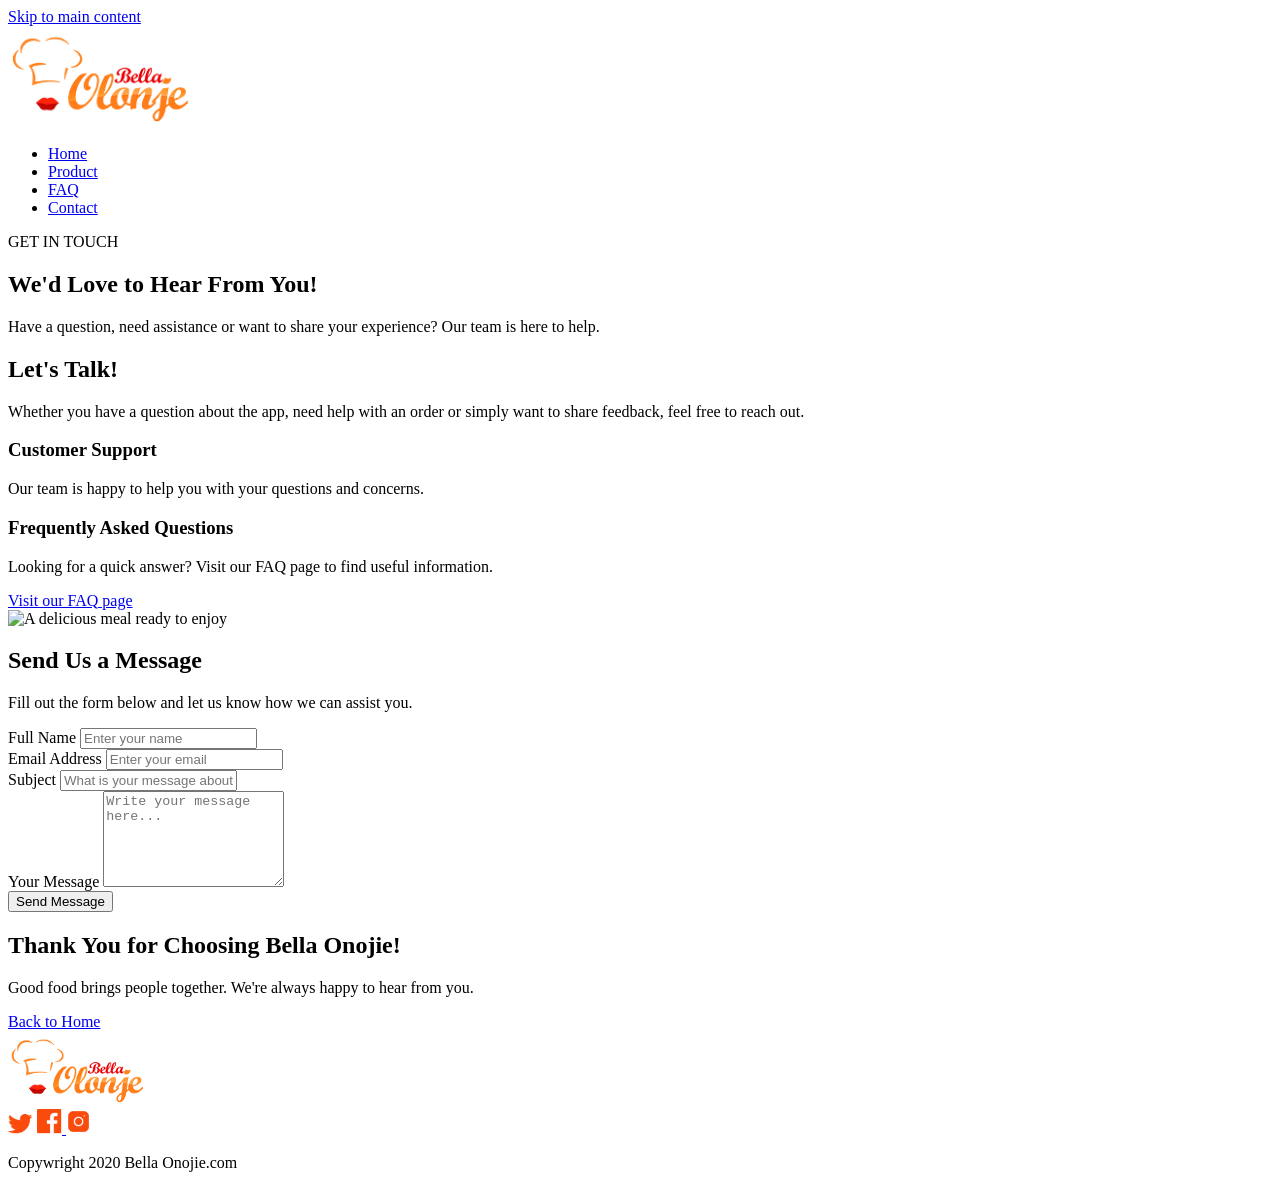
==== contact.html @ 4cda4b84 "added faq and contact pages' content" ====
<!DOCTYPE html>
<html lang="en">
<head>
    <meta charset="UTF-8">
    <meta name="viewport" content="width=device-width, initial-scale=1.0">
    <title>Contact us-Bella Onojie Food App</title>
</head>
<body>

     <!--Skip link for keyboard accessibility-->
    <a href="#main-content" class="skip-link">Skip to main content</a>

    <!--HEADER AND NAV SECTION-->
    <header>

        <nav aria-label="Main navigation">

            <a class="header-logo" href="index.html"><img src="./images/Bella-olonje-logo.png" alt="Bella Onojie logo" width="200"></a>
            <ul>
                <li>
                    <a href="index.html">Home</a>
                </li>

                <li>
                    <a href="index.html#how-it-works">Product</a>
                </li>

                <li>
                    <a href="faq.html">FAQ</a>
                </li>

                <li>
                    <a href="contact.html" aria-current="page">Contact</a>
                </li>
            </ul>
       </nav>
    </header>

    <!--MAIN CONTENT-->
    <main id="main-content">

         <!--CONTACT HERO SECTION-->
        <section class="contact-hero">

            <p class="section-label">GET IN TOUCH</p>

            <h1>We'd Love to Hear From You!</h1>

            <p>
                Have a question, need assistance or want to
                share your experience? Our team is here to help.
            </p>

            <!-- CONTACT INFORMATION -->
            <div class="contact-info">

                <h2>Let's Talk!</h2>

                <p>
                    Whether you have a question about the app,
                    need help with an order or simply want to
                    share feedback, feel free to reach out.
                </p>

                <div class="contact-details">

                    <h3>Customer Support</h3>

                    <p>
                        Our team is happy to help you with
                        your questions and concerns.
                    </p>

                    <h3>Frequently Asked Questions</h3>

                    <p>
                        Looking for a quick answer?
                        Visit our FAQ page to find useful information.
                    </p>

                    <a href="faq.html">Visit our FAQ page</a>

                </div>

                <!-- Decorative food image -->
                <img
                    src="./images/contact-food.png"
                    alt="A delicious meal ready to enjoy"
                    width="400"
                >

            </div>

            <!-- CONTACT FORM -->
            <div class="contact-form-container">

                <h2>Send Us a Message</h2>

                <p>
                    Fill out the form below and let us know
                    how we can assist you.
                </p>

                <form action="#" method="post">

                    <!-- Name field -->
                    <div class="form-group">

                        <label for="full-name">Full Name</label>

                        <input
                            type="text"
                            id="full-name"
                            name="full-name"
                            placeholder="Enter your name"
                            autocomplete="name"
                            required
                        >

                    </div>

                    <!-- Email field -->
                    <div class="form-group">

                        <label for="email">Email Address</label>

                        <input
                            type="email"
                            id="email"
                            name="email"
                            placeholder="Enter your email"
                            autocomplete="email"
                            required
                        >

                    </div>

                    <!-- Subject field -->
                    <div class="form-group">

                        <label for="subject">Subject</label>

                        <input
                            type="text"
                            id="subject"
                            name="subject"
                            placeholder="What is your message about?"
                            required
                        >

                    </div>

                    <!-- Message field -->
                    <div class="form-group">

                        <label for="message">Your Message</label>

                        <textarea
                            id="message"
                            name="message"
                            rows="6"
                            placeholder="Write your message here..."
                            required
                        ></textarea>

                    </div>

                    <!-- Submit button -->
                    <button type="submit" class="btn btn-primary">
                        Send Message
                    </button>

                </form>

            </div>
        </section>

        <!-- BOTTOM CALL TO ACTION -->
        <section class="contact-cta">

            <h2>Thank You for Choosing Bella Onojie!</h2>

            <p>
                Good food brings people together.
                We're always happy to hear from you.
            </p>

            <a href="index.html" class="btn btn-primary">
                Back to Home
            </a>

        </section>

    </main>

    <!--FOOTER-->
    <footer class="site-footer">

        <!--Brand logo-->
        <a class="footer-logo" href="index.html"><img src="./images/Bella-olonje-logo.png" alt="Bella Onojie logo" width="150"></a>

        <!--Social Media links-->
        <div class="social-links">

            <a href="https://x.com" aria-label="Follow Bella Onojie on Twitter">
                <img src="./images/twitter.png" alt="Twitter logo" width="25"></a>

            <a href="https://facebook.com" aria-label="Follow Bella Onojie on Facebook">
                <img src="./images/facebook.png" alt="Facebook logo" width="25">
            </a>

            <a href="https://instagram.com" aria-label="Follow Bella Onojie on Instagram">
                <img src="./images/instagram.png" alt="Instagram logo" width="25">
            </a>

        </div>

        <!--Copyright information-->
        <p class="copyright">Copywright 2020 Bella Onojie.com</p>
        
    </footer>
</body>
</html>
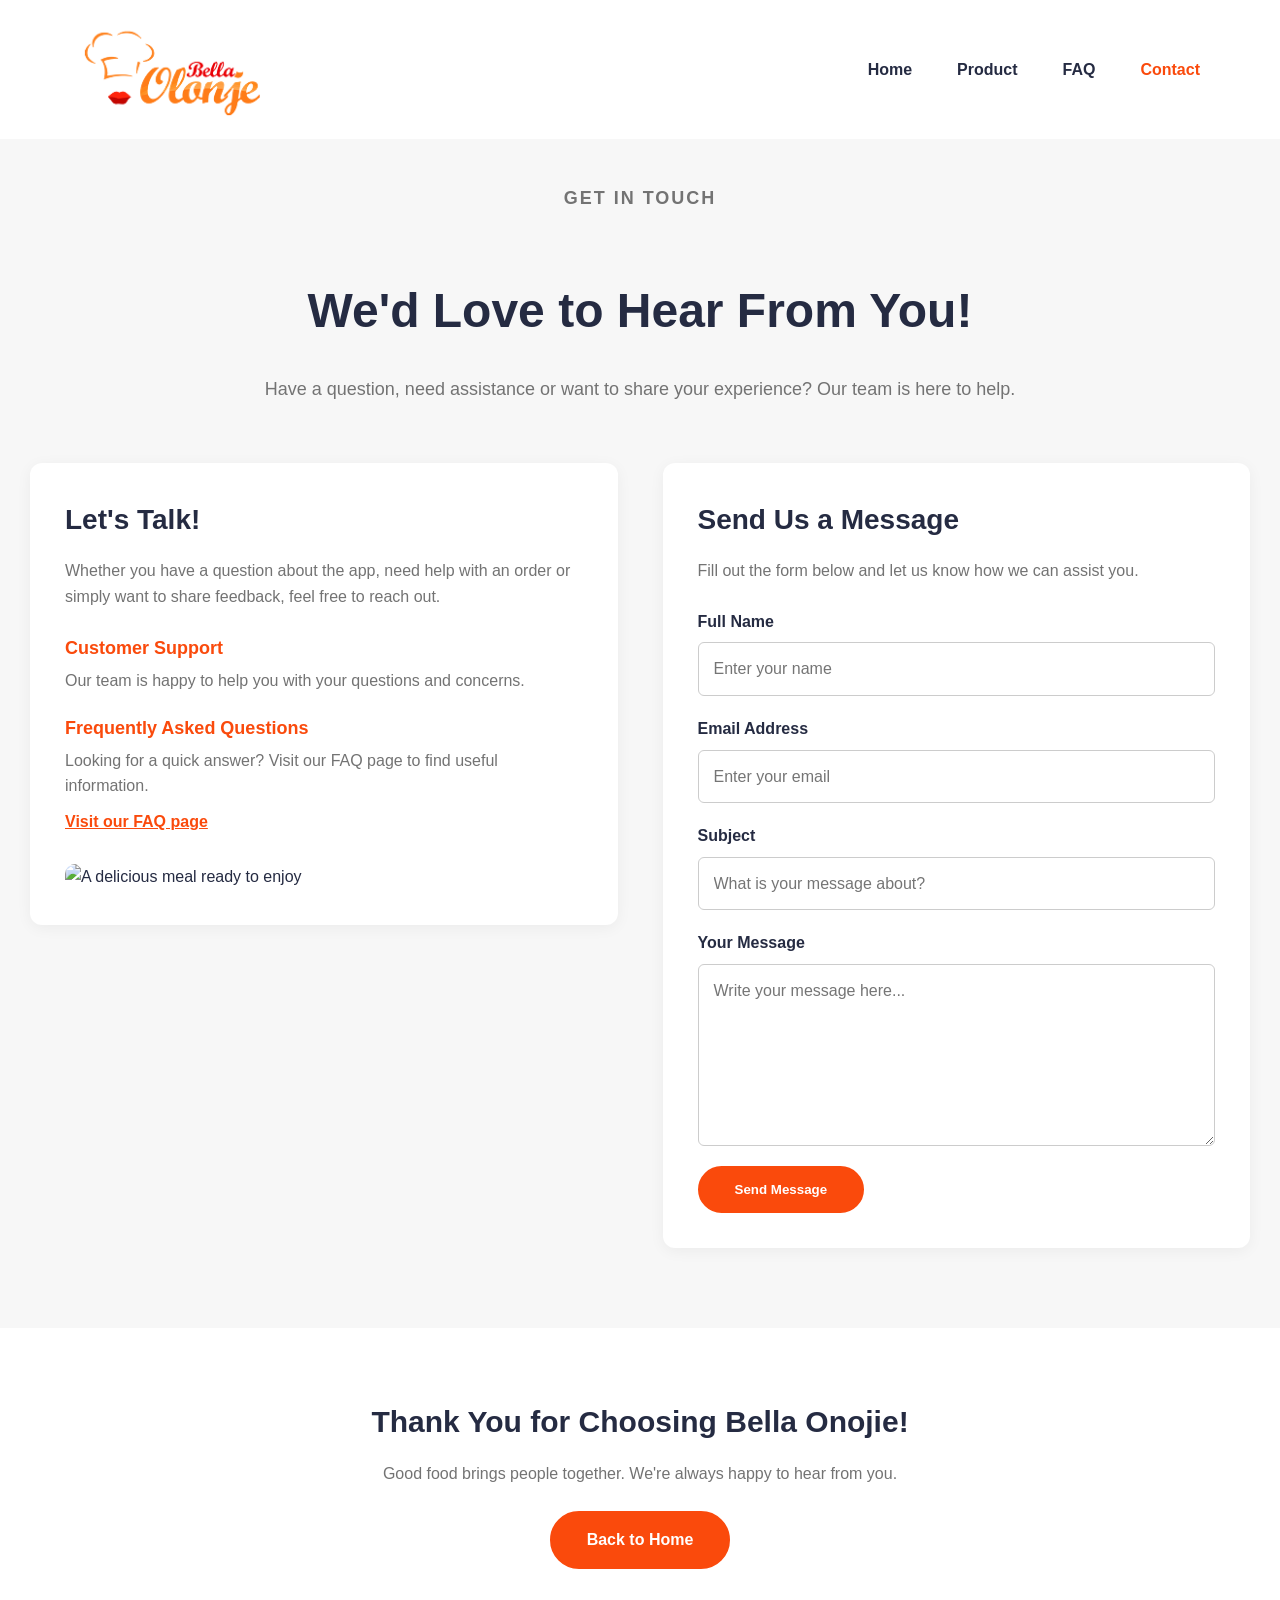
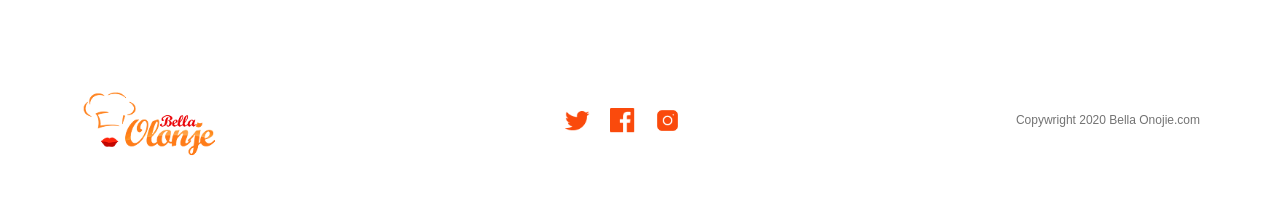
==== commit fef76cc1: "added css" ====
--- a/contact.html
+++ b/contact.html
@@ -3,6 +3,7 @@
 <head>
     <meta charset="UTF-8">
     <meta name="viewport" content="width=device-width, initial-scale=1.0">
+    <link rel="stylesheet" href="./styles/style.css">
     <title>Contact us-Bella Onojie Food App</title>
 </head>
 <body>
@@ -92,6 +93,7 @@
             </div>
 
             <!-- CONTACT FORM -->
+                <!-- Form for users who want to send us a message -->
             <div class="contact-form-container">
 
                 <h2>Send Us a Message</h2>
@@ -100,8 +102,9 @@
                     Fill out the form below and let us know
                     how we can assist you.
                 </p>
-
+                
                 <form action="#" method="post">
+                    <!-- User information and message fields -->
 
                     <!-- Name field -->
                     <div class="form-group">
--- a/styles/style.css
+++ b/styles/style.css
@@ -0,0 +1,841 @@
+
+/***************************
+  1. GLOBAL STYLES
+***************************/
+
+/* Reset default browser spacing and sizing */
+* {
+    margin: 0;
+    padding: 0;
+    box-sizing: border-box;
+}
+
+/* Main colours */
+:root {
+    --primary-color: #FA4A0C;
+    --dark-color: #252B42;
+    --text-color: #737373;
+    --light-color: #FFFFFF;
+    --background-color: #F7F7F7;
+}
+
+/* Default page appearance */
+body {
+    font-family: Arial, Helvetica, sans-serif;
+    color: var(--dark-color);
+    background-color: var(--light-color);
+    line-height: 1.6;
+}
+
+img {
+    max-width: 100%;
+    height: auto;
+    display: block;
+}
+
+a {
+    text-decoration: none;
+}
+
+ul {
+    list-style: none;
+}
+
+/* Keyboard accessibility */
+a:focus-visible,
+button:focus-visible,
+input:focus-visible,
+textarea:focus-visible,
+summary:focus-visible {
+    outline: 3px solid var(--primary-color);
+    outline-offset: 4px;
+}
+
+/* Skip link */
+.skip-link {
+    position: absolute;
+    top: -100px;
+    left: 10px;
+    background-color: var(--dark-color);
+    color: var(--light-color);
+    padding: 12px 18px;
+    z-index: 1000;
+}
+
+.skip-link:focus {
+    top: 10px;
+}
+
+
+/***************************
+  2. HEADER AND NAVIGATION
+***************************/
+
+header {
+    width: 100%;
+    background-color: var(--light-color);
+}
+
+nav {
+    max-width: 1200px;
+    margin: 0 auto;
+    padding: 20px 40px;
+    display: flex;
+    align-items: center;
+    justify-content: space-between;
+}
+
+.header-logo img {
+    width: 200px;
+}
+
+nav ul {
+    display: flex;
+    align-items: center;
+    gap: 45px;
+}
+
+nav ul a {
+    color: var(--dark-color);
+    font-size: 16px;
+    font-weight: 600;
+    transition: color 0.3s ease;
+}
+
+nav ul a:hover,
+nav ul a[aria-current="page"] {
+    color: var(--primary-color);
+}
+
+
+/***************************
+  3. REUSABLE BUTTONS
+***************************/
+
+.btn {
+    display: inline-block;
+    padding: 14px 35px;
+    border-radius: 30px;
+    font-weight: 700;
+    text-align: center;
+    transition: transform 0.3s ease,
+                background-color 0.3s ease;
+}
+
+.btn:hover {
+    transform: translateY(-3px);
+}
+
+.btn-primary {
+    background-color: var(--primary-color);
+    color: var(--light-color);
+    border: 2px solid var(--primary-color);
+}
+
+.btn-primary:hover {
+    background-color: #D93C08;
+}
+
+.btn-secondary {
+    background-color: transparent;
+    color: var(--light-color);
+    border: 2px solid var(--light-color);
+}
+
+
+/***************************
+  4. HOMEPAGE HERO SECTION
+***************************/
+
+/* Homepage hero banner */
+.header-hero {
+    color: var(--light-color);
+    text-align: center;
+    overflow: hidden;
+    padding: 0 20px 40px;
+    background-color: var(--light-color);
+}
+
+.header-hero-content {
+    width: calc(100% + 40px);
+    max-width: none;
+    margin: 0 -20px;
+    padding: 70px 20px 85px;
+
+    background-image:
+        linear-gradient(rgba(0, 0, 0, 0.35), rgba(0, 0, 0, 0.35)),
+        url("../images/header-hero-banner.png");
+
+    background-size: cover;
+    background-position: center;
+    background-repeat: no-repeat;
+
+    animation: fadeUp 1s ease both;
+}
+
+.header-hero-label {
+    font-size: 18px;
+    font-weight: 600;
+    margin-bottom: 15px;
+}
+
+.header-hero h1 {
+    font-size: clamp(36px, 5vw, 58px);
+    line-height: 1.2;
+    margin-bottom: 20px;
+}
+
+.header-hero-content > p:not(.header-hero-label) {
+    font-size: 20px;
+    margin-bottom: 30px;
+}
+
+.header-hero-buttons {
+    display: flex;
+    justify-content: center;
+    gap: 20px;
+    flex-wrap: wrap;
+}
+
+/* Phone images overlapping the banner */
+/* Phone images overlapping the banner */
+.hero-phone-screen-images {
+    display: flex;
+    justify-content: center;
+    align-items: flex-start;
+    gap: 0;
+    margin: -55px auto 0;
+    position: relative;
+    z-index: 2;
+}
+
+.hero-phone-screen-images img {
+    width: 300px;
+    height: auto;
+    animation: floatPhone 3s ease-in-out infinite;
+}
+
+/* Left phone: same size, slightly lower */
+.hero-phone-screen-images img:first-child {
+    margin-right: -65px;
+    transform: rotate(-8deg);
+    position: relative;
+    top: 25px;
+    z-index: 1;
+}
+
+/* Right phone: same size, slightly higher */
+.hero-phone-screen-images img:nth-child(2) {
+    transform: rotate(8deg);
+    position: relative;
+    top: 0;
+    z-index: 2;
+    animation-delay: 0.5s;
+}
+
+/* Divider before the app steps */
+#how-it-works::before {
+    content: "";
+    display: block;
+    width: 65%;
+    height: 1px;
+    background-color: #E5E5E5;
+    margin: 0 auto 60px;
+}
+
+/***************************
+  5. HOW THE APP WORKS
+***************************/
+
+#how-it-works {
+    padding: 80px 30px;
+    max-width: 1100px;
+    margin: 0 auto;
+}
+
+#how-it-works > h2 {
+    font-size: 36px;
+    text-align: center;
+    margin-bottom: 70px;
+}
+
+.app-step {
+    display: flex;
+    align-items: center;
+    justify-content: space-around;
+    gap: 60px;
+    margin-bottom: 80px;
+}
+
+.app-step:nth-of-type(even) {
+    flex-direction: row-reverse;
+}
+
+/* Images used to show each step of the app */
+.app-step > img {
+    width: 330px;
+    max-width: 100%;
+    height: auto;
+    flex: 0 0 330px;
+}
+
+.step-content {
+    max-width: 480px;
+}
+
+.step-label {
+    color: var(--primary-color);
+    font-size: 20px;
+    font-weight: 700;
+    margin-bottom: 15px;
+}
+
+.step-content h3 {
+    font-size: 32px;
+    line-height: 1.3;
+    margin-bottom: 20px;
+}
+
+.step-content > p:last-child {
+    color: var(--text-color);
+    font-size: 17px;
+}
+
+
+/* Download section with background image */
+.footer-hero-section {
+    background-image:
+        linear-gradient(rgba(37, 43, 66, 0.35), rgba(37, 43, 66, 0.35)),
+        url("../images/footer-hero-banner.png");
+
+    background-size: cover;
+    background-position: center;
+    background-repeat: no-repeat;
+
+    color: var(--light-color);
+    text-align: center;
+    padding: 100px 25px;
+}
+
+.download-content {
+    max-width: 750px;
+    margin: 0 auto;
+}
+
+.download-content h2 {
+    font-size: 40px;
+    margin-bottom: 20px;
+}
+
+.download-content p {
+    font-size: 18px;
+    margin-bottom: 30px;
+}
+
+/* Square buttons in the footer only */
+.download-buttons {
+    display: flex;
+    justify-content: center;
+    gap: 20px;
+    flex-wrap: wrap;
+}
+
+.download-buttons .btn {
+    border-radius: 4px;
+}
+
+/***************************
+  7. FAQ PAGE
+***************************/
+
+.faq-hero {
+    background-color: var(--background-color);
+    text-align: center;
+    padding: 80px 20px;
+}
+
+.section-label {
+    color: var(--primary-color);
+    font-size: 15px;
+    font-weight: 700;
+    letter-spacing: 2px;
+    margin-bottom: 15px;
+}
+
+.faq-hero > h1,
+.contact-hero > h1 {
+    font-size: clamp(32px, 5vw, 48px);
+    margin-bottom: 15px;
+}
+
+.faq-hero > p:not(.section-label) {
+    color: var(--text-color);
+    font-size: 18px;
+    margin-bottom: 50px;
+}
+
+.faq-section {
+    max-width: 850px;
+    margin: 0 auto 60px;
+}
+
+.faq-section h2 {
+    font-size: 30px;
+    margin-bottom: 30px;
+}
+
+.faq-item {
+    background-color: var(--light-color);
+    text-align: left;
+    margin-bottom: 15px;
+    padding: 20px 25px;
+    border-radius: 10px;
+    box-shadow: 0 3px 12px rgba(0, 0, 0, 0.05);
+}
+
+.faq-item summary {
+    cursor: pointer;
+    font-size: 17px;
+    font-weight: 700;
+    color: var(--dark-color);
+}
+
+.faq-item summary::marker {
+    color: var(--primary-color);
+}
+
+.faq-item p {
+    color: var(--text-color);
+    margin-top: 15px;
+    max-width: 700px;
+}
+
+.faq-contact {
+    max-width: 700px;
+    margin: 0 auto;
+    padding: 45px 25px;
+    background-color: var(--light-color);
+    border-radius: 12px;
+}
+
+.faq-contact h2 {
+    font-size: 28px;
+    margin-bottom: 10px;
+}
+
+.faq-contact p {
+    color: var(--text-color);
+    margin-bottom: 25px;
+}
+
+
+/***************************
+  8. CONTACT PAGE
+***************************/
+
+.contact-hero {
+    background-color: var(--background-color);
+    padding: 80px 30px;
+    display: grid;
+    grid-template-columns: 1fr 1fr;
+    gap: 45px;
+    align-items: start;
+}
+
+/* Keep the introduction across both columns */
+.contact-hero > .section-label,
+.contact-hero > h1,
+.contact-hero > p {
+    grid-column: 1 / -1;
+    text-align: center;
+}
+
+.contact-hero > p {
+    color: var(--text-color);
+    font-size: 18px;
+    margin-top: -35px;
+    margin-bottom: 15px;
+}
+
+.contact-info,
+.contact-form-container {
+    background-color: var(--light-color);
+    padding: 35px;
+    border-radius: 12px;
+    box-shadow: 0 3px 15px rgba(0, 0, 0, 0.05);
+}
+
+.contact-info h2,
+.contact-form-container h2 {
+    font-size: 28px;
+    margin-bottom: 15px;
+}
+
+.contact-info > p,
+.contact-form-container > p {
+    color: var(--text-color);
+    margin-bottom: 25px;
+}
+
+.contact-details h3 {
+    color: var(--primary-color);
+    font-size: 18px;
+    margin-top: 20px;
+    margin-bottom: 5px;
+}
+
+.contact-details p {
+    color: var(--text-color);
+}
+
+.contact-details a {
+    display: inline-block;
+    color: var(--primary-color);
+    font-weight: 700;
+    margin-top: 10px;
+    text-decoration: underline;
+}
+
+.contact-info > img {
+    width: 100%;
+    max-height: 230px;
+    object-fit: cover;
+    border-radius: 10px;
+    margin-top: 30px;
+}
+
+/* Contact form */
+.form-group {
+    display: flex;
+    flex-direction: column;
+    margin-bottom: 20px;
+}
+
+.form-group label {
+    font-weight: 700;
+    margin-bottom: 8px;
+}
+
+.form-group input,
+.form-group textarea {
+    width: 100%;
+    padding: 13px 15px;
+    border: 1px solid #CCCCCC;
+    border-radius: 6px;
+    font: inherit;
+    color: var(--dark-color);
+}
+
+.form-group textarea {
+    resize: vertical;
+}
+
+.form-group input:focus,
+.form-group textarea:focus {
+    border-color: var(--primary-color);
+}
+
+.contact-cta {
+    text-align: center;
+    padding: 70px 20px;
+}
+
+.contact-cta h2 {
+    font-size: 30px;
+    margin-bottom: 15px;
+}
+
+.contact-cta p {
+    color: var(--text-color);
+    margin-bottom: 25px;
+}
+
+
+/***************************
+  9. FOOTER
+***************************/
+
+.site-footer {
+    max-width: 1200px;
+    margin: 0 auto;
+    padding: 45px 40px;
+    display: flex;
+    align-items: center;
+    justify-content: space-between;
+    gap: 25px;
+}
+
+.footer-logo img {
+    width: 150px;
+}
+
+.social-links {
+    display: flex;
+    align-items: center;
+    gap: 20px;
+}
+
+.social-links img {
+    width: 25px;
+    transition: transform 0.3s ease;
+}
+
+.social-links a:hover img {
+    transform: scale(1.15);
+}
+
+.copyright {
+    color: var(--text-color);
+    font-size: 12px;
+    text-align: right;
+}
+
+
+/***************************
+  10. ANIMATIONS
+***************************/
+
+@keyframes fadeUp {
+    from {
+        opacity: 0;
+        transform: translateY(25px);
+    }
+
+    to {
+        opacity: 1;
+        transform: translateY(0);
+    }
+}
+
+@keyframes floatPhone {
+    0%, 100% {
+        translate: 0 0;
+    }
+
+    50% {
+        translate: 0 -12px;
+    }
+}
+
+/***************************
+  11. RESPONSIVE DESIGN
+***************************/
+
+@media screen and (max-width: 900px) {
+
+    nav {
+        padding: 20px;
+    }
+
+    nav ul {
+        gap: 20px;
+    }
+
+    .app-step {
+        gap: 30px;
+    }
+
+    .app-step > img {
+    width: 280px;
+    flex-basis: 280px;
+    }
+
+    .step-content h3 {
+        font-size: 27px;
+    }
+
+    .contact-hero {
+        gap: 25px;
+    }
+
+    .contact-info,
+    .contact-form-container {
+        padding: 25px;
+    }
+
+    .site-footer {
+        padding: 35px 20px;
+    }
+}
+
+@media screen and (max-width: 600px) {
+
+    /* Navigation */
+    nav {
+        flex-direction: column;
+        gap: 20px;
+    }
+
+    nav ul {
+        gap: 15px;
+        flex-wrap: wrap;
+        justify-content: center;
+    }
+
+    nav ul a {
+        font-size: 14px;
+    }
+
+    .header-logo img {
+        width: 160px;
+    }
+
+    /* Homepage hero */
+    .header-hero {
+        padding: 60px 20px 45px;
+        min-height: auto;
+    }
+
+    .header-hero h1 {
+        font-size: 36px;
+    }
+
+    .header-hero-content > p:not(.header-hero-label) {
+        font-size: 17px;
+    }
+
+    .hero-phone-screen-images img {
+        width: 45%;
+    }
+
+    /* Mobile hero adjustments */
+    .header-hero-content {
+        padding: 50px 20px 70px;
+    }
+
+    .hero-phone-screen-images {
+        margin-top: -40px;
+    }
+
+   .hero-phone-screen-images img:first-child {
+    width: 43%;
+    }
+
+.hero-phone-screen-images img:nth-child(2) {
+    width: 55%;
+    }
+
+    /* Mobile download section */
+    .footer-hero-section {
+        background-image: none;
+        background-color: var(--dark-color);
+        padding: 65px 20px;
+    }
+
+    /* App steps */
+    #how-it-works {
+        padding: 55px 20px;
+    }
+
+    #how-it-works > h2 {
+        font-size: 28px;
+        margin-bottom: 45px;
+    }
+
+    .app-step,
+    .app-step:nth-of-type(even) {
+        flex-direction: column;
+        text-align: center;
+        gap: 25px;
+        margin-bottom: 60px;
+    }
+
+    .app-step > img {
+    width: 220px;
+    flex-basis: 220px;
+    }
+
+    .step-content h3 {
+        font-size: 25px;
+    }
+
+    .step-content > p:last-child {
+        font-size: 16px;
+    }
+
+    /* Download section */
+    .footer-hero-section {
+        padding: 60px 20px;
+    }
+
+    .download-content h2 {
+        font-size: 30px;
+    }
+
+    .download-content p {
+        font-size: 16px;
+    }
+
+    /* FAQ */
+    .faq-hero {
+        padding: 55px 20px;
+    }
+
+    .faq-hero > p:not(.section-label) {
+        font-size: 16px;
+    }
+
+    .faq-section h2 {
+        font-size: 25px;
+    }
+
+    .faq-item {
+        padding: 18px;
+    }
+
+    .faq-item summary {
+        font-size: 15px;
+    }
+
+    /* Contact */
+    .contact-hero {
+        grid-template-columns: 1fr;
+        padding: 55px 20px;
+    }
+
+    .contact-hero > .section-label,
+    .contact-hero > h1,
+    .contact-hero > p {
+        grid-column: 1;
+    }
+
+    .contact-hero > p {
+        margin-top: -30px;
+    }
+
+    .contact-info,
+    .contact-form-container {
+        padding: 25px 20px;
+    }
+
+    .contact-cta {
+        padding: 55px 20px;
+    }
+
+    .contact-cta h2 {
+        font-size: 25px;
+    }
+
+    /* Footer */
+    .site-footer {
+        flex-direction: column;
+        text-align: center;
+        padding: 35px 20px;
+    }
+
+    .copyright {
+        text-align: center;
+    }
+}
+
+/* Respect users who prefer reduced motion */
+@media (prefers-reduced-motion: reduce) {
+    *,
+    *::before,
+    *::after {
+        animation-duration: 0.01ms !important;
+        animation-iteration-count: 1 !important;
+        scroll-behavior: auto !important;
+        transition-duration: 0.01ms !important;
+    }
+}
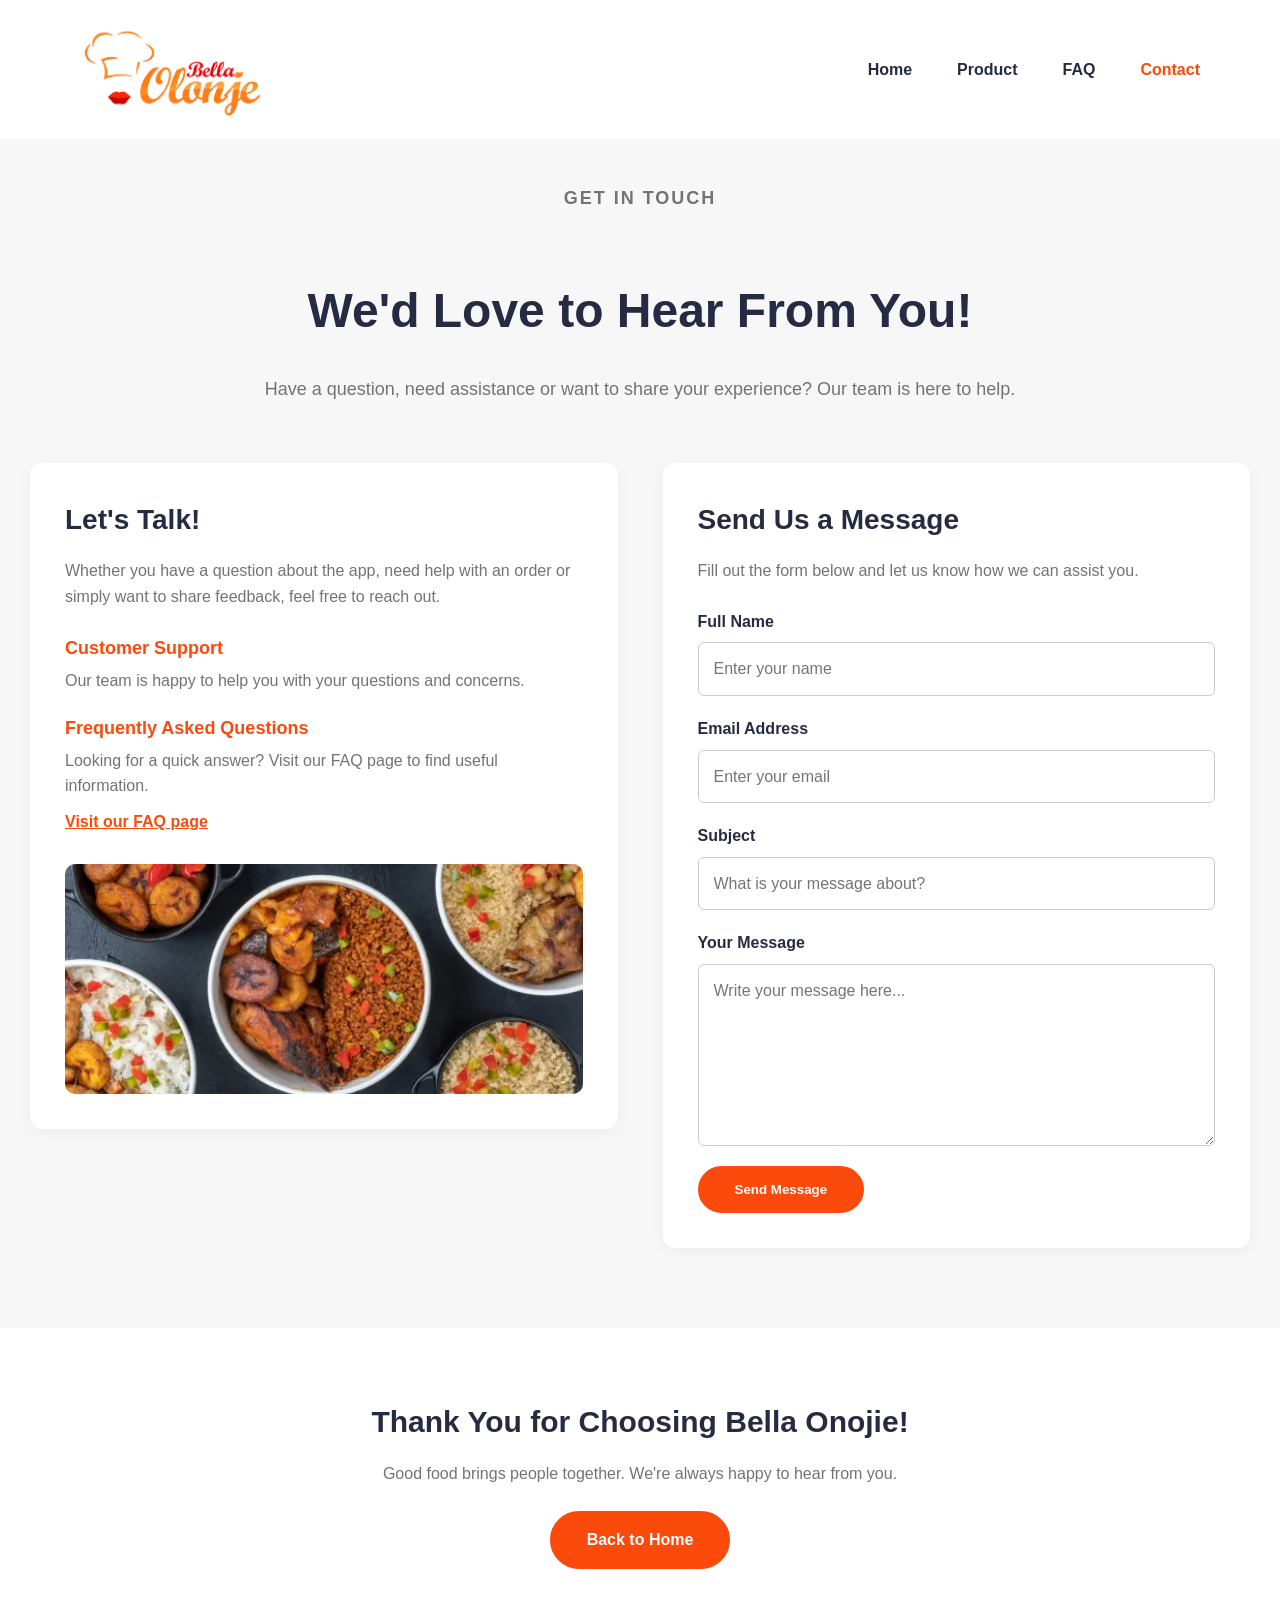
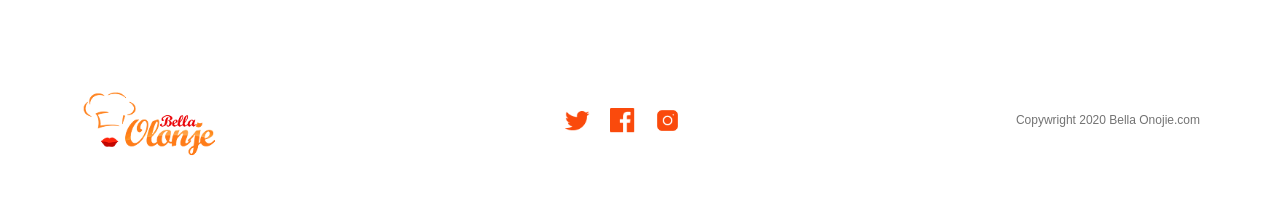
==== commit 7b8e81d2: "last update" ====
--- a/contact.html
+++ b/contact.html
@@ -84,12 +84,8 @@
                 </div>
 
                 <!-- Decorative food image -->
-                <img
-                    src="./images/contact-food.png"
-                    alt="A delicious meal ready to enjoy"
-                    width="400"
-                >
-
+                <img src="./images/food-picture.webp" alt="A delicious meal ready to enjoy" width="400">
+                
             </div>
 
             <!-- CONTACT FORM -->
--- a/styles/style.css
+++ b/styles/style.css
@@ -165,7 +165,6 @@
     background-image:
         linear-gradient(rgba(0, 0, 0, 0.35), rgba(0, 0, 0, 0.35)),
         url("../images/header-hero-banner.png");
-
     background-size: cover;
     background-position: center;
     background-repeat: no-repeat;
@@ -197,8 +196,7 @@
     flex-wrap: wrap;
 }
 
-/* Phone images overlapping the banner */
-/* Phone images overlapping the banner */
+/* Phone images container */
 .hero-phone-screen-images {
     display: flex;
     justify-content: center;
@@ -209,27 +207,27 @@
     z-index: 2;
 }
 
-.hero-phone-screen-images img {
+/* First phone - left side */
+.phone-screen-one {
     width: 300px;
     height: auto;
-    animation: floatPhone 3s ease-in-out infinite;
-}
-
-/* Left phone: same size, slightly lower */
-.hero-phone-screen-images img:first-child {
     margin-right: -65px;
     transform: rotate(-8deg);
     position: relative;
     top: 25px;
     z-index: 1;
-}
-
-/* Right phone: same size, slightly higher */
-.hero-phone-screen-images img:nth-child(2) {
+    animation: floatPhone 3s ease-in-out infinite;
+}
+
+/* Second phone - right side */
+.phone-screen-two {
+    width: 300px;
+    height: auto;
     transform: rotate(8deg);
     position: relative;
     top: 0;
     z-index: 2;
+    animation: floatPhone 3s ease-in-out infinite;
     animation-delay: 0.5s;
 }
 
@@ -707,13 +705,17 @@
         margin-top: -40px;
     }
 
-   .hero-phone-screen-images img:first-child {
-    width: 43%;
-    }
+   /* Keep both phone images the same size on mobile */
+.hero-phone-screen-images img:first-child {
+    width: 45%;
+    margin-right: -8%;
+    top: 25px;
+}
 
 .hero-phone-screen-images img:nth-child(2) {
-    width: 55%;
-    }
+    width: 45%;
+    top: 0;
+}
 
     /* Mobile download section */
     .footer-hero-section {
